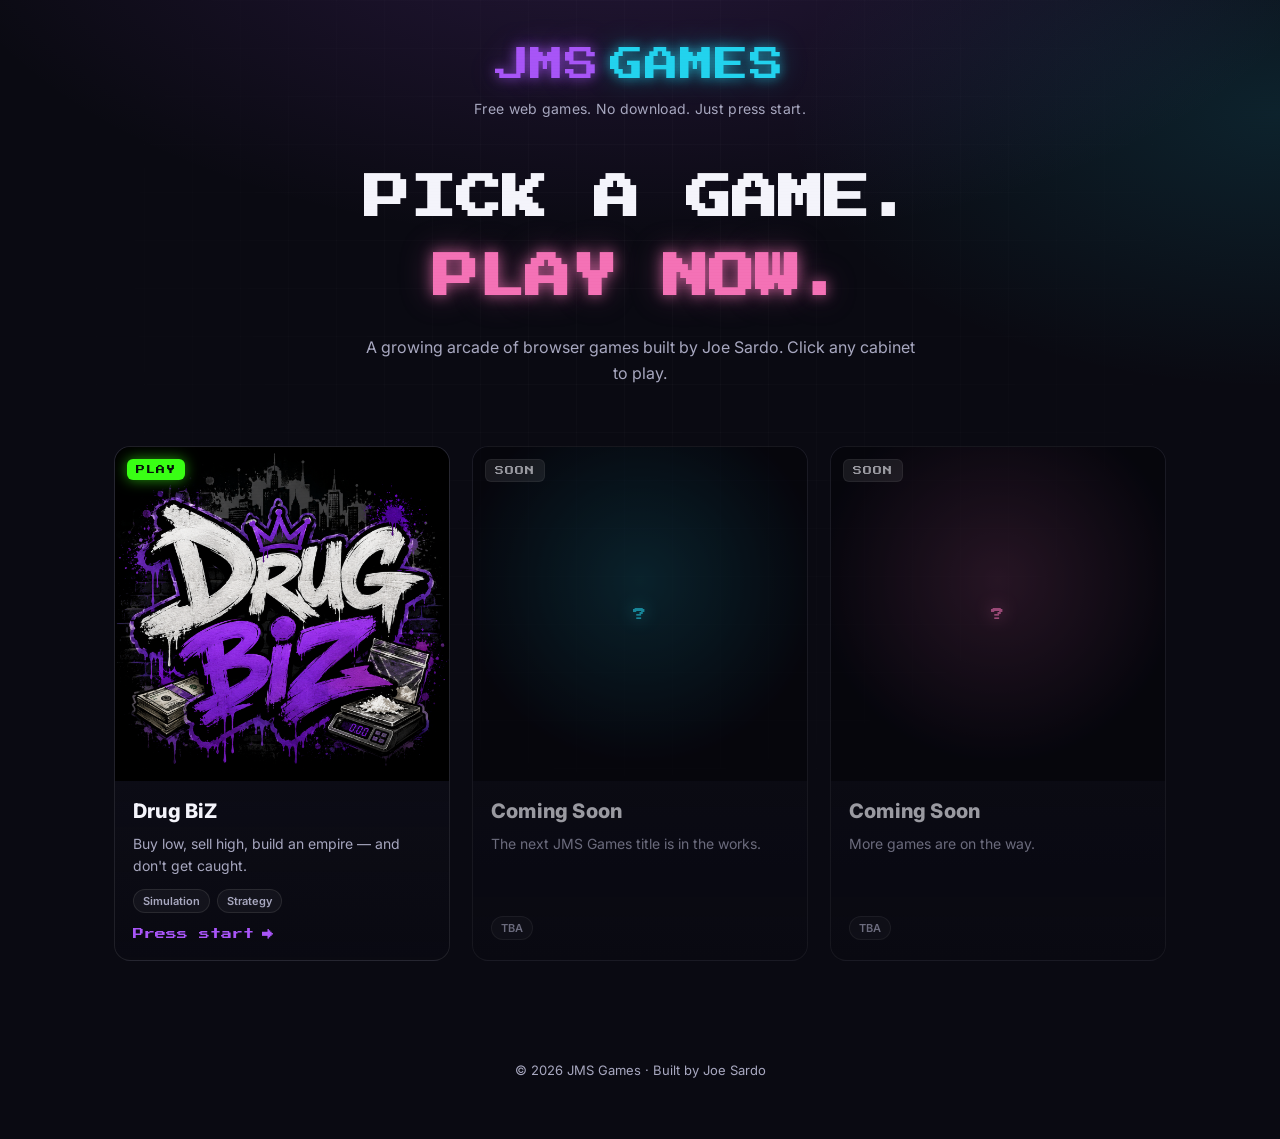
==== index.html @ bd95154c "Build jmsgames.com hub: arcade-themed games portfolio Static HTML/CSS/JS hub (no build step) that re" ====
<!DOCTYPE html>
<html lang="en">
  <head>
    <meta charset="utf-8" />
    <meta name="viewport" content="width=device-width, initial-scale=1" />
    <title>JMS Games — Play Joe Sardo's web games</title>
    <meta
      name="description"
      content="JMS Games is the home of Joe Sardo's web games. Browse and play the collection — free, in your browser, no download."
    />
    <meta name="theme-color" content="#0a0a12" />

    <!-- Open Graph / social -->
    <meta property="og:type" content="website" />
    <meta property="og:title" content="JMS Games" />
    <meta property="og:description" content="Free web games, playable in your browser. No download." />
    <meta property="og:url" content="https://jmsgames.com" />
    <meta property="og:image" content="https://jmsgames.com/assets/og.png" />
    <meta name="twitter:card" content="summary_large_image" />

    <link rel="icon" href="/favicon.svg" type="image/svg+xml" />
    <link rel="alternate icon" href="/favicon.ico" />
    <link rel="canonical" href="https://jmsgames.com/" />

    <!-- Fonts -->
    <link rel="preconnect" href="https://fonts.googleapis.com" />
    <link rel="preconnect" href="https://fonts.gstatic.com" crossorigin />
    <link
      href="https://fonts.googleapis.com/css2?family=Press+Start+2P&family=Inter:wght@400;500;700;800&display=swap"
      rel="stylesheet"
    />

    <link rel="stylesheet" href="/styles.css" />

    <!-- Analytics: create a GA4 property for jmsgames.com and paste its ID below.
         Left out by default so hub traffic isn't attributed to a game's stream.
    <script async src="https://www.googletagmanager.com/gtag/js?id=G-XXXXXXXXXX"></script>
    <script>
      window.dataLayer = window.dataLayer || [];
      function gtag(){dataLayer.push(arguments);}
      gtag('js', new Date());
      gtag('config', 'G-XXXXXXXXXX');
    </script>
    -->
  </head>
  <body>
    <div class="scanlines" aria-hidden="true"></div>
    <div class="bg-glow" aria-hidden="true"></div>

    <header class="site-header">
      <a class="brand" href="/">
        <span class="brand-mark">JMS</span>
        <span class="brand-word">GAMES</span>
      </a>
      <p class="tagline">Free web games. No download. Just press start.</p>
    </header>

    <main>
      <section class="hero">
        <h1>
          <span class="hero-line-1">PICK A GAME.</span>
          <span class="hero-line-2">PLAY NOW.</span>
        </h1>
        <p class="hero-sub">
          A growing arcade of browser games built by Joe Sardo. Click any cabinet to play.
        </p>
      </section>

      <section class="grid-wrap" aria-label="Games">
        <div id="games" class="grid">
          <!-- Cards injected by app.js from games.json -->
        </div>
        <noscript>
          <p class="noscript">
            Enable JavaScript to load the game list — or jump straight to
            <a href="https://drugbiz.jmsgames.com">Drug BiZ</a>.
          </p>
        </noscript>
      </section>
    </main>

    <footer class="site-footer">
      <p>&copy; <span id="year"></span> JMS Games · Built by Joe Sardo</p>
    </footer>

    <script src="/app.js"></script>
  </body>
</html>
---- styles.css ----
:root {
  --bg: #0a0a12;
  --bg-2: #11111d;
  --panel: rgba(255, 255, 255, 0.04);
  --panel-border: rgba(255, 255, 255, 0.09);
  --text: #f4f4fb;
  --text-dim: #a8a8c0;
  --neon-1: #22d3ee; /* cyan */
  --neon-2: #a855f7; /* purple */
  --neon-3: #f472b6; /* pink */
  --maxw: 1100px;
}

* {
  box-sizing: border-box;
}

html {
  scroll-behavior: smooth;
}

body {
  margin: 0;
  min-height: 100vh;
  background:
    radial-gradient(1200px 600px at 50% -10%, rgba(168, 85, 247, 0.18), transparent 60%),
    radial-gradient(900px 500px at 100% 10%, rgba(34, 211, 238, 0.12), transparent 55%),
    var(--bg);
  color: var(--text);
  font-family: "Inter", system-ui, -apple-system, "Segoe UI", sans-serif;
  -webkit-font-smoothing: antialiased;
  overflow-x: hidden;
}

/* Decorative CRT scanlines */
.scanlines {
  position: fixed;
  inset: 0;
  pointer-events: none;
  z-index: 50;
  background: repeating-linear-gradient(
    to bottom,
    rgba(0, 0, 0, 0) 0,
    rgba(0, 0, 0, 0) 2px,
    rgba(0, 0, 0, 0.05) 3px
  );
  mix-blend-mode: overlay;
  opacity: 0.6;
}

.bg-glow {
  position: fixed;
  inset: 0;
  pointer-events: none;
  z-index: -1;
  background-image:
    linear-gradient(rgba(255, 255, 255, 0.025) 1px, transparent 1px),
    linear-gradient(90deg, rgba(255, 255, 255, 0.025) 1px, transparent 1px);
  background-size: 48px 48px;
  mask-image: radial-gradient(circle at 50% 30%, black, transparent 75%);
}

/* ---------- Header ---------- */
.site-header {
  max-width: var(--maxw);
  margin: 0 auto;
  padding: 48px 24px 8px;
  text-align: center;
}

.brand {
  display: inline-flex;
  align-items: baseline;
  gap: 10px;
  text-decoration: none;
  font-family: "Press Start 2P", monospace;
  font-size: clamp(20px, 5vw, 34px);
  letter-spacing: 1px;
}

.brand-mark {
  color: var(--neon-2);
  text-shadow: 0 0 12px rgba(168, 85, 247, 0.7), 0 0 28px rgba(168, 85, 247, 0.4);
}

.brand-word {
  color: var(--neon-1);
  text-shadow: 0 0 12px rgba(34, 211, 238, 0.7), 0 0 28px rgba(34, 211, 238, 0.4);
}

.tagline {
  margin: 14px 0 0;
  color: var(--text-dim);
  font-size: 14px;
  letter-spacing: 0.3px;
}

/* ---------- Hero ---------- */
.hero {
  max-width: var(--maxw);
  margin: 0 auto;
  padding: 40px 24px 24px;
  text-align: center;
}

.hero h1 {
  margin: 0;
  font-family: "Press Start 2P", monospace;
  line-height: 1.5;
  font-size: clamp(22px, 6vw, 46px);
  display: flex;
  flex-direction: column;
  gap: 10px;
}

.hero-line-1 {
  color: var(--text);
}

.hero-line-2 {
  color: var(--neon-3);
  text-shadow: 0 0 14px rgba(244, 114, 182, 0.7), 0 0 32px rgba(244, 114, 182, 0.35);
  animation: flicker 4.5s infinite;
}

@keyframes flicker {
  0%, 18%, 22%, 100% { opacity: 1; }
  20% { opacity: 0.55; }
  21% { opacity: 0.9; }
}

.hero-sub {
  max-width: 560px;
  margin: 22px auto 0;
  color: var(--text-dim);
  font-size: 16px;
  line-height: 1.6;
}

/* ---------- Grid ---------- */
.grid-wrap {
  max-width: var(--maxw);
  margin: 0 auto;
  padding: 36px 24px 64px;
}

.grid {
  display: grid;
  grid-template-columns: repeat(auto-fill, minmax(280px, 1fr));
  gap: 22px;
}

.card {
  position: relative;
  display: flex;
  flex-direction: column;
  border: 1px solid var(--panel-border);
  border-radius: 16px;
  background: linear-gradient(180deg, var(--bg-2), rgba(10, 10, 18, 0.6));
  overflow: hidden;
  text-decoration: none;
  color: inherit;
  transition: transform 0.18s ease, border-color 0.18s ease, box-shadow 0.18s ease;
}

.card--live {
  cursor: pointer;
}

.card--live:hover,
.card--live:focus-visible {
  transform: translateY(-6px);
  border-color: color-mix(in srgb, var(--accent) 70%, transparent);
  box-shadow:
    0 0 0 1px color-mix(in srgb, var(--accent) 40%, transparent),
    0 16px 40px -12px color-mix(in srgb, var(--accent) 55%, transparent);
  outline: none;
}

.card--soon {
  opacity: 0.62;
}

.card-thumb {
  position: relative;
  aspect-ratio: 1 / 1;
  background:
    radial-gradient(circle at 50% 40%, color-mix(in srgb, var(--accent) 22%, transparent), transparent 70%),
    #05050b;
  display: flex;
  align-items: center;
  justify-content: center;
  overflow: hidden;
}

.card-thumb img {
  width: 100%;
  height: 100%;
  object-fit: cover;
}

.card-thumb .placeholder {
  font-family: "Press Start 2P", monospace;
  font-size: 13px;
  color: var(--accent);
  text-shadow: 0 0 16px color-mix(in srgb, var(--accent) 80%, transparent);
  letter-spacing: 1px;
  text-align: center;
  padding: 0 16px;
}

.badge {
  position: absolute;
  top: 12px;
  left: 12px;
  font-family: "Press Start 2P", monospace;
  font-size: 9px;
  letter-spacing: 1px;
  padding: 6px 9px;
  border-radius: 6px;
  text-transform: uppercase;
}

.badge--live {
  color: #05140a;
  background: #39ff14;
  box-shadow: 0 0 14px rgba(57, 255, 20, 0.6);
}

.badge--soon {
  color: var(--text);
  background: rgba(255, 255, 255, 0.12);
  border: 1px solid var(--panel-border);
}

.card-body {
  padding: 18px 18px 20px;
  display: flex;
  flex-direction: column;
  gap: 10px;
  flex: 1;
}

.card-title {
  margin: 0;
  font-size: 20px;
  font-weight: 800;
  letter-spacing: 0.2px;
}

.card-tagline {
  margin: 0;
  color: var(--text-dim);
  font-size: 14px;
  line-height: 1.55;
  flex: 1;
}

.card-tags {
  display: flex;
  flex-wrap: wrap;
  gap: 7px;
  margin-top: 2px;
}

.tag {
  font-size: 11px;
  font-weight: 600;
  color: var(--text-dim);
  border: 1px solid var(--panel-border);
  background: var(--panel);
  padding: 4px 9px;
  border-radius: 999px;
}

.card-cta {
  margin-top: 6px;
  font-family: "Press Start 2P", monospace;
  font-size: 11px;
  color: var(--accent);
  display: inline-flex;
  align-items: center;
  gap: 8px;
}

.card--live:hover .card-cta .arrow {
  transform: translateX(4px);
}

.card-cta .arrow {
  transition: transform 0.18s ease;
}

/* ---------- Footer ---------- */
.site-footer {
  max-width: var(--maxw);
  margin: 0 auto;
  padding: 24px 24px 48px;
  text-align: center;
  color: var(--text-dim);
  font-size: 13px;
}

.noscript {
  text-align: center;
  color: var(--text-dim);
}

.noscript a,
.site-footer a {
  color: var(--neon-1);
}

/* State helpers */
.loading,
.error {
  grid-column: 1 / -1;
  text-align: center;
  color: var(--text-dim);
  padding: 40px 0;
}

@media (prefers-reduced-motion: reduce) {
  .hero-line-2 { animation: none; }
  .card { transition: none; }
}
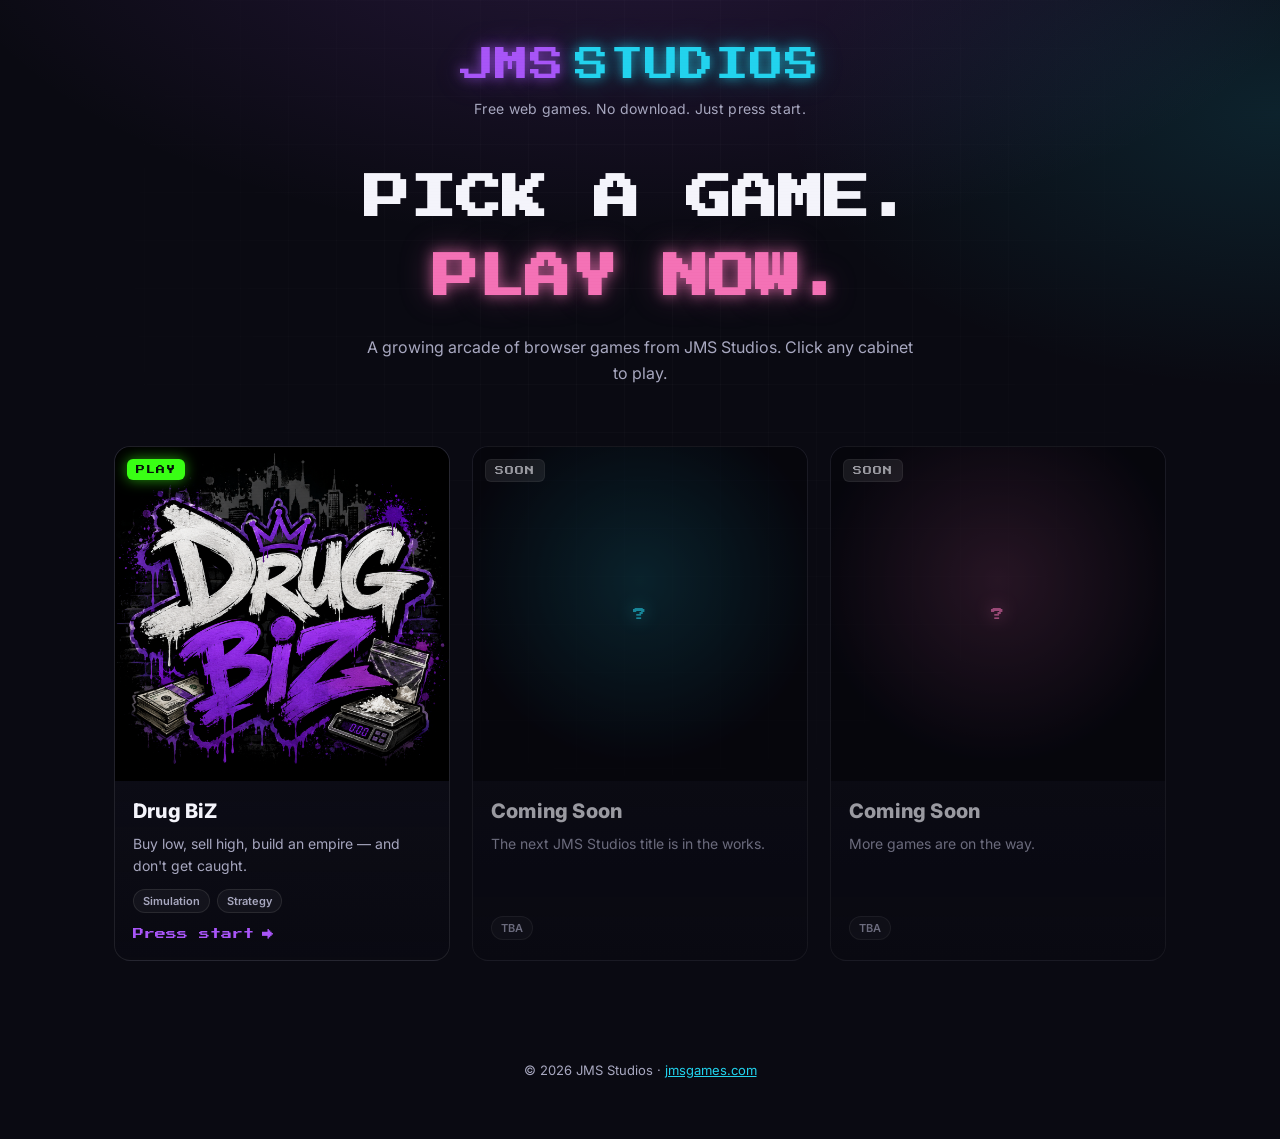
==== commit 9dd4fcba: "Rebrand hub to JMS Studios; remove personal name from site - Wordmark, title, meta/OG, favicon, 404," ====
--- a/index.html
+++ b/index.html
@@ -3,16 +3,16 @@
   <head>
     <meta charset="utf-8" />
     <meta name="viewport" content="width=device-width, initial-scale=1" />
-    <title>JMS Games — Play Joe Sardo's web games</title>
+    <title>JMS Studios — Play our web games</title>
     <meta
       name="description"
-      content="JMS Games is the home of Joe Sardo's web games. Browse and play the collection — free, in your browser, no download."
+      content="JMS Studios is the home of our web games. Browse and play the collection — free, in your browser, no download."
     />
     <meta name="theme-color" content="#0a0a12" />
 
     <!-- Open Graph / social -->
     <meta property="og:type" content="website" />
-    <meta property="og:title" content="JMS Games" />
+    <meta property="og:title" content="JMS Studios" />
     <meta property="og:description" content="Free web games, playable in your browser. No download." />
     <meta property="og:url" content="https://jmsgames.com" />
     <meta property="og:image" content="https://jmsgames.com/assets/og.png" />
@@ -50,7 +50,7 @@
     <header class="site-header">
       <a class="brand" href="/">
         <span class="brand-mark">JMS</span>
-        <span class="brand-word">GAMES</span>
+        <span class="brand-word">STUDIOS</span>
       </a>
       <p class="tagline">Free web games. No download. Just press start.</p>
     </header>
@@ -62,7 +62,7 @@
           <span class="hero-line-2">PLAY NOW.</span>
         </h1>
         <p class="hero-sub">
-          A growing arcade of browser games built by Joe Sardo. Click any cabinet to play.
+          A growing arcade of browser games from JMS Studios. Click any cabinet to play.
         </p>
       </section>
 
@@ -80,7 +80,7 @@
     </main>
 
     <footer class="site-footer">
-      <p>&copy; <span id="year"></span> JMS Games · Built by Joe Sardo</p>
+      <p>&copy; <span id="year"></span> JMS Studios · <a href="https://jmsgames.com">jmsgames.com</a></p>
     </footer>
 
     <script src="/app.js"></script>
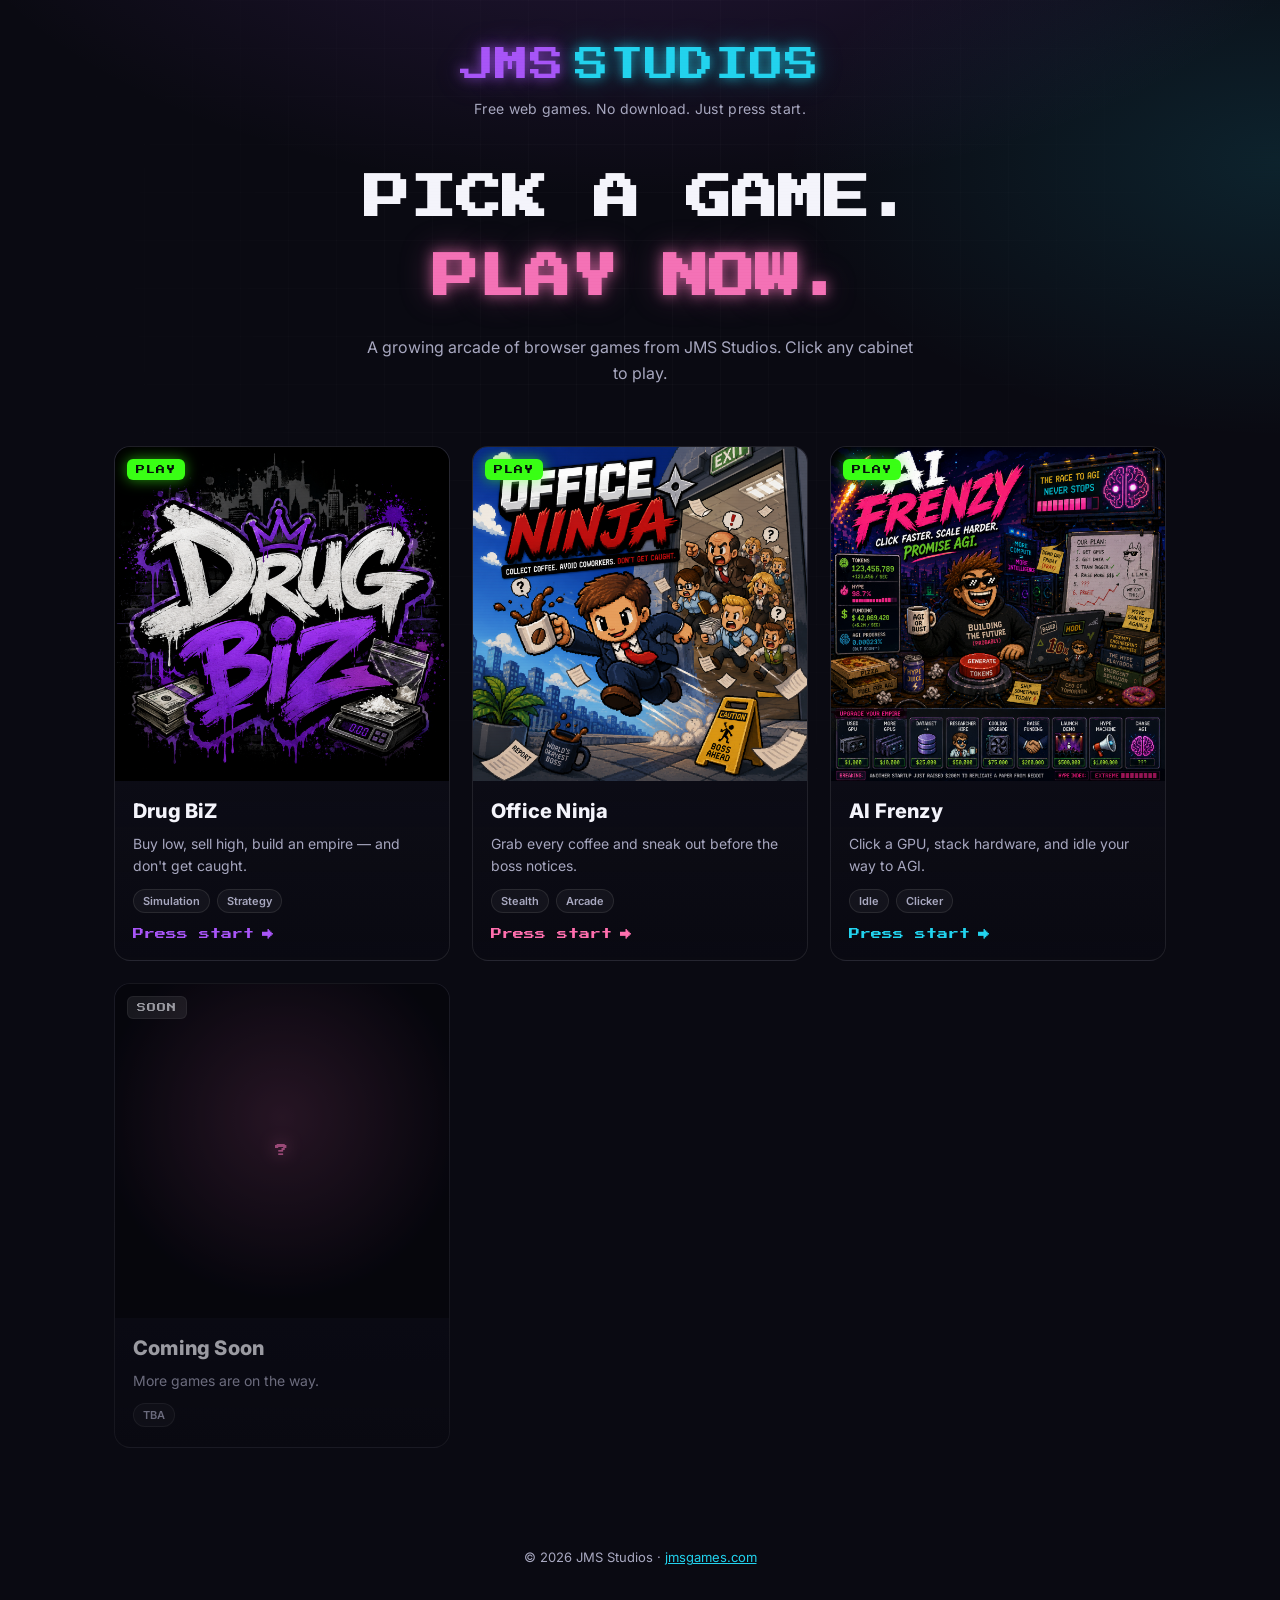
==== commit 86405a37: "SEO: keyword title, games ItemList + WebSite schema, sitemap Co-Authored-By: Claude Opus 4.8 <norepl" ====
--- a/index.html
+++ b/index.html
@@ -3,7 +3,7 @@
   <head>
     <meta charset="utf-8" />
     <meta name="viewport" content="width=device-width, initial-scale=1" />
-    <title>JMS Studios — Play our web games</title>
+    <title>JMS Studios — Free Web Games to Play in Your Browser</title>
     <meta
       name="description"
       content="JMS Studios is the home of our web games. Browse and play the collection — free, in your browser, no download."
@@ -18,9 +18,33 @@
     <meta property="og:image" content="https://jmsgames.com/assets/og.png" />
     <meta name="twitter:card" content="summary_large_image" />
 
-    <link rel="icon" href="/favicon.svg" type="image/svg+xml" />
-    <link rel="alternate icon" href="/favicon.ico" />
+    <link rel="icon" href="/favicon.ico" sizes="any" />
+    <link rel="apple-touch-icon" href="/apple-touch-icon.png" />
     <link rel="canonical" href="https://jmsgames.com/" />
+
+    <!-- Structured data: the studio + its game collection -->
+    <script type="application/ld+json">
+    {
+      "@context": "https://schema.org",
+      "@type": "WebSite",
+      "name": "JMS Studios",
+      "url": "https://jmsgames.com/",
+      "description": "Free web games, playable in your browser. No download.",
+      "publisher": { "@type": "Organization", "name": "JMS Studios", "url": "https://jmsgames.com/" }
+    }
+    </script>
+    <script type="application/ld+json">
+    {
+      "@context": "https://schema.org",
+      "@type": "ItemList",
+      "name": "JMS Studios games",
+      "itemListElement": [
+        { "@type": "ListItem", "position": 1, "item": { "@type": "VideoGame", "name": "Drug BiZ", "url": "https://drugbiz.jmsgames.com/", "genre": ["Simulation", "Strategy"], "gamePlatform": "Web Browser", "applicationCategory": "Game", "offers": { "@type": "Offer", "price": "0", "priceCurrency": "USD" } } },
+        { "@type": "ListItem", "position": 2, "item": { "@type": "VideoGame", "name": "Office Ninja", "url": "https://office-ninja.jmsgames.com/", "genre": ["Stealth", "Arcade"], "gamePlatform": "Web Browser", "applicationCategory": "Game", "offers": { "@type": "Offer", "price": "0", "priceCurrency": "USD" } } },
+        { "@type": "ListItem", "position": 3, "item": { "@type": "VideoGame", "name": "AI Frenzy", "url": "https://ai-frenzy.jmsgames.com/", "genre": ["Idle", "Clicker", "Incremental"], "gamePlatform": "Web Browser", "applicationCategory": "Game", "offers": { "@type": "Offer", "price": "0", "priceCurrency": "USD" } } }
+      ]
+    }
+    </script>
 
     <!-- Fonts -->
     <link rel="preconnect" href="https://fonts.googleapis.com" />
@@ -32,16 +56,14 @@
 
     <link rel="stylesheet" href="/styles.css" />
 
-    <!-- Analytics: create a GA4 property for jmsgames.com and paste its ID below.
-         Left out by default so hub traffic isn't attributed to a game's stream.
-    <script async src="https://www.googletagmanager.com/gtag/js?id=G-XXXXXXXXXX"></script>
+    <!-- Google Analytics 4 (GA4) — JMS Studios account, jmsgames.com property -->
+    <script async src="https://www.googletagmanager.com/gtag/js?id=G-0Q1CEDQWTR"></script>
     <script>
       window.dataLayer = window.dataLayer || [];
       function gtag(){dataLayer.push(arguments);}
       gtag('js', new Date());
-      gtag('config', 'G-XXXXXXXXXX');
+      gtag('config', 'G-0Q1CEDQWTR');
     </script>
-    -->
   </head>
   <body>
     <div class="scanlines" aria-hidden="true"></div>
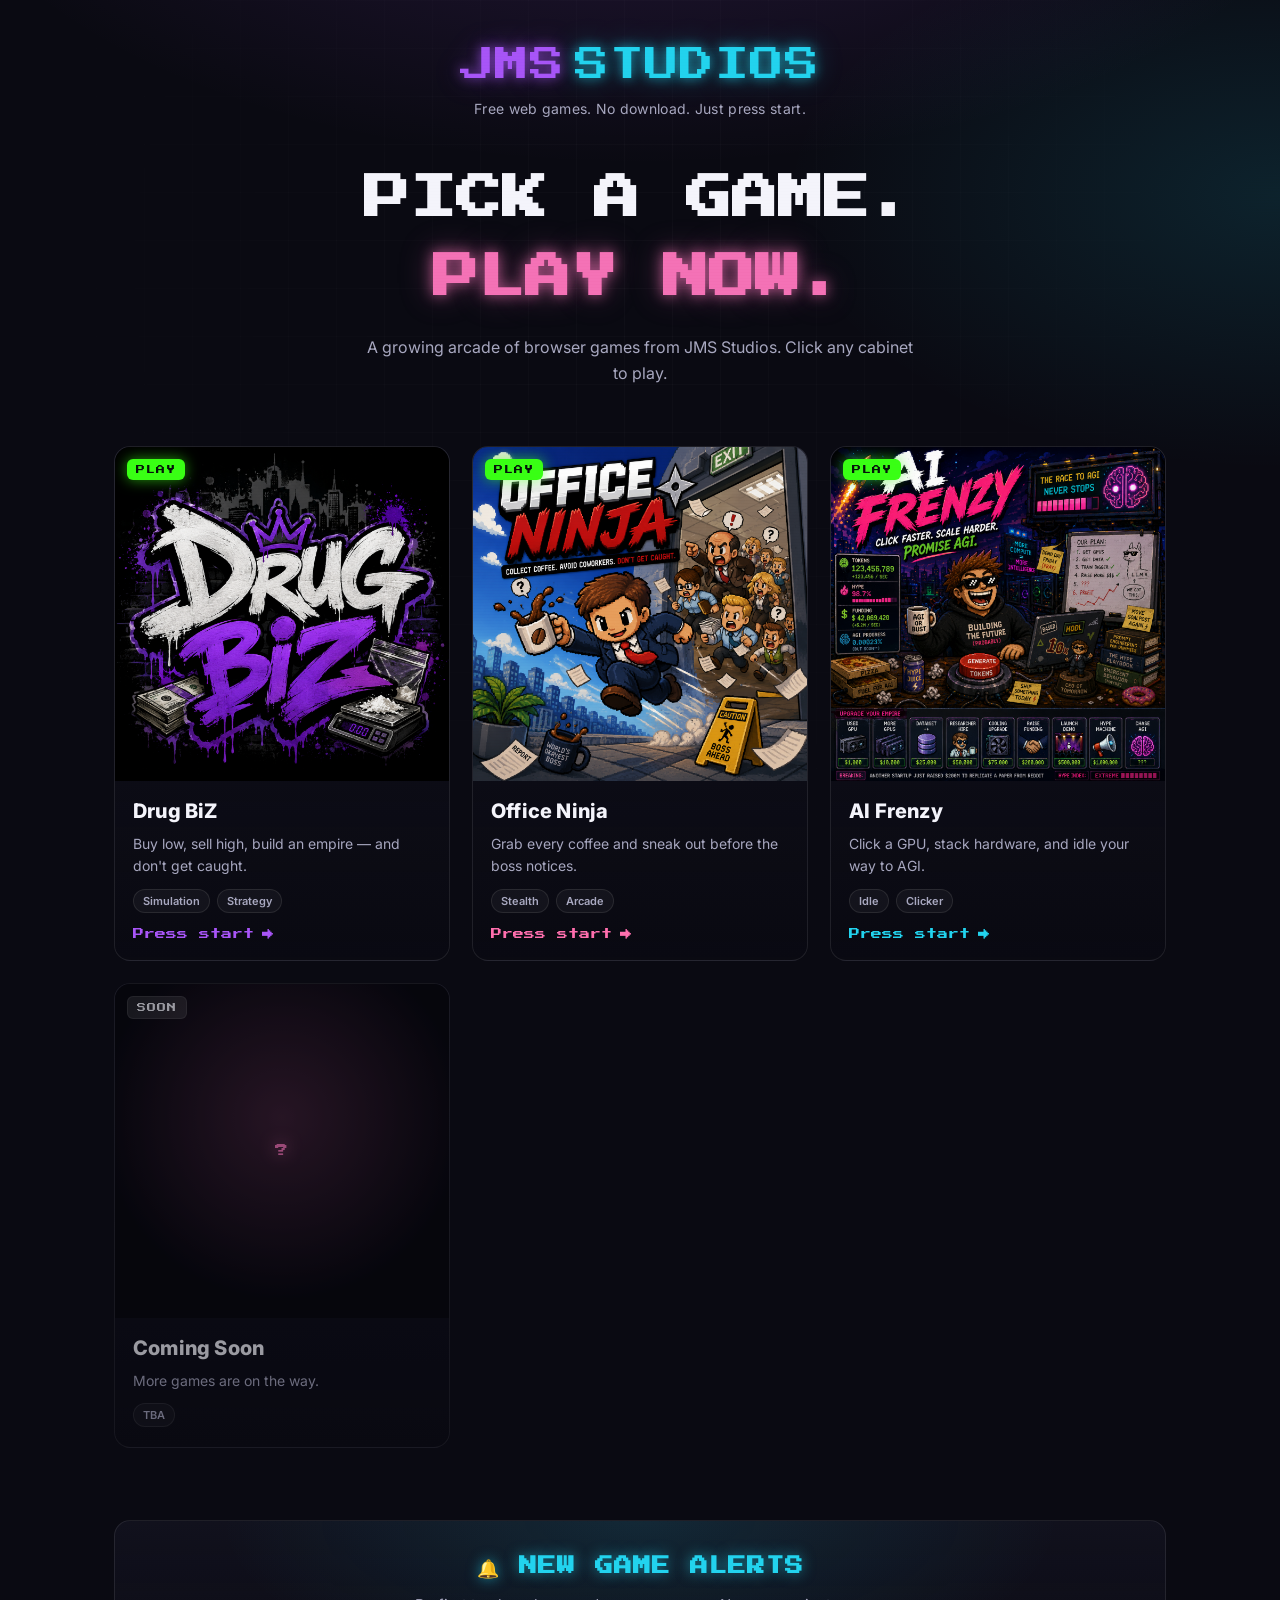
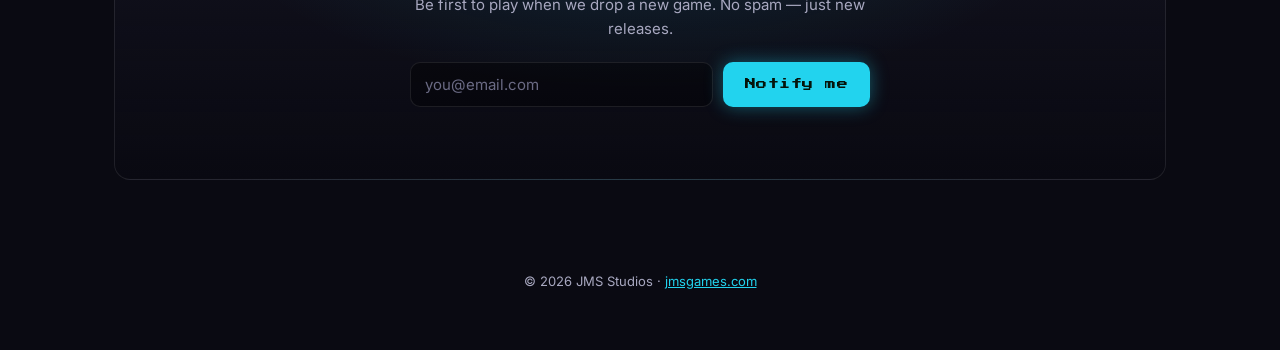
==== commit fb8c87e1: "Add new-game-alert email signup (beehiiv) to the hub Converts the hub to a scripted Worker: worker.j" ====
--- a/index.html
+++ b/index.html
@@ -99,6 +99,27 @@
           </p>
         </noscript>
       </section>
+      <section class="subscribe" aria-label="New game alerts">
+        <div class="subscribe-inner">
+          <h2 class="subscribe-title">🔔 NEW GAME ALERTS</h2>
+          <p class="subscribe-sub">
+            Be first to play when we drop a new game. No spam — just new releases.
+          </p>
+          <form id="subscribe-form" class="subscribe-form" novalidate>
+            <input
+              type="email"
+              id="subscribe-email"
+              class="subscribe-input"
+              placeholder="you@email.com"
+              autocomplete="email"
+              required
+              aria-label="Email address"
+            />
+            <button type="submit" class="subscribe-btn" id="subscribe-btn">Notify me</button>
+          </form>
+          <p class="subscribe-status" id="subscribe-status" role="status" aria-live="polite"></p>
+        </div>
+      </section>
     </main>
 
     <footer class="site-footer">
--- a/styles.css
+++ b/styles.css
@@ -291,6 +291,99 @@
   transition: transform 0.18s ease;
 }
 
+/* ---------- Subscribe ---------- */
+.subscribe {
+  max-width: var(--maxw);
+  margin: 0 auto;
+  padding: 8px 24px 56px;
+}
+
+.subscribe-inner {
+  position: relative;
+  text-align: center;
+  padding: 36px 24px;
+  border: 1px solid var(--panel-border);
+  border-radius: 16px;
+  background:
+    radial-gradient(600px 240px at 50% 0%, rgba(34, 211, 238, 0.12), transparent 70%),
+    linear-gradient(180deg, var(--bg-2), rgba(10, 10, 18, 0.6));
+  overflow: hidden;
+}
+
+.subscribe-title {
+  margin: 0;
+  font-family: "Press Start 2P", monospace;
+  font-size: clamp(13px, 3vw, 18px);
+  color: var(--neon-1);
+  text-shadow: 0 0 14px rgba(34, 211, 238, 0.6);
+  letter-spacing: 1px;
+}
+
+.subscribe-sub {
+  max-width: 460px;
+  margin: 14px auto 22px;
+  color: var(--text-dim);
+  font-size: 15px;
+  line-height: 1.55;
+}
+
+.subscribe-form {
+  display: flex;
+  gap: 10px;
+  max-width: 460px;
+  margin: 0 auto;
+  flex-wrap: wrap;
+  justify-content: center;
+}
+
+.subscribe-input {
+  flex: 1 1 220px;
+  min-width: 0;
+  padding: 12px 14px;
+  font-family: "Inter", system-ui, sans-serif;
+  font-size: 15px;
+  color: var(--text);
+  background: rgba(0, 0, 0, 0.35);
+  border: 1px solid var(--panel-border);
+  border-radius: 10px;
+  outline: none;
+  transition: border-color 0.15s, box-shadow 0.15s;
+}
+
+.subscribe-input::placeholder { color: #6b6b85; }
+.subscribe-input:focus {
+  border-color: var(--neon-1);
+  box-shadow: 0 0 0 3px rgba(34, 211, 238, 0.18);
+}
+
+.subscribe-btn {
+  flex: 0 0 auto;
+  padding: 12px 22px;
+  font-family: "Press Start 2P", monospace;
+  font-size: 11px;
+  letter-spacing: 0.5px;
+  color: #05140a;
+  background: var(--neon-1);
+  border: none;
+  border-radius: 10px;
+  cursor: pointer;
+  box-shadow: 0 0 18px rgba(34, 211, 238, 0.4);
+  transition: transform 0.06s, box-shadow 0.15s, opacity 0.15s;
+}
+
+.subscribe-btn:hover { box-shadow: 0 0 26px rgba(34, 211, 238, 0.6); }
+.subscribe-btn:active { transform: translateY(1px); }
+.subscribe-btn:disabled { opacity: 0.6; cursor: default; box-shadow: none; }
+
+.subscribe-status {
+  min-height: 20px;
+  margin: 16px 0 0;
+  font-size: 14px;
+  color: var(--text-dim);
+}
+.subscribe-status.ok { color: #39ff14; }
+.subscribe-status.err { color: var(--neon-3); }
+
 /* ---------- Footer ---------- */
 .site-footer {
   max-width: var(--maxw);
